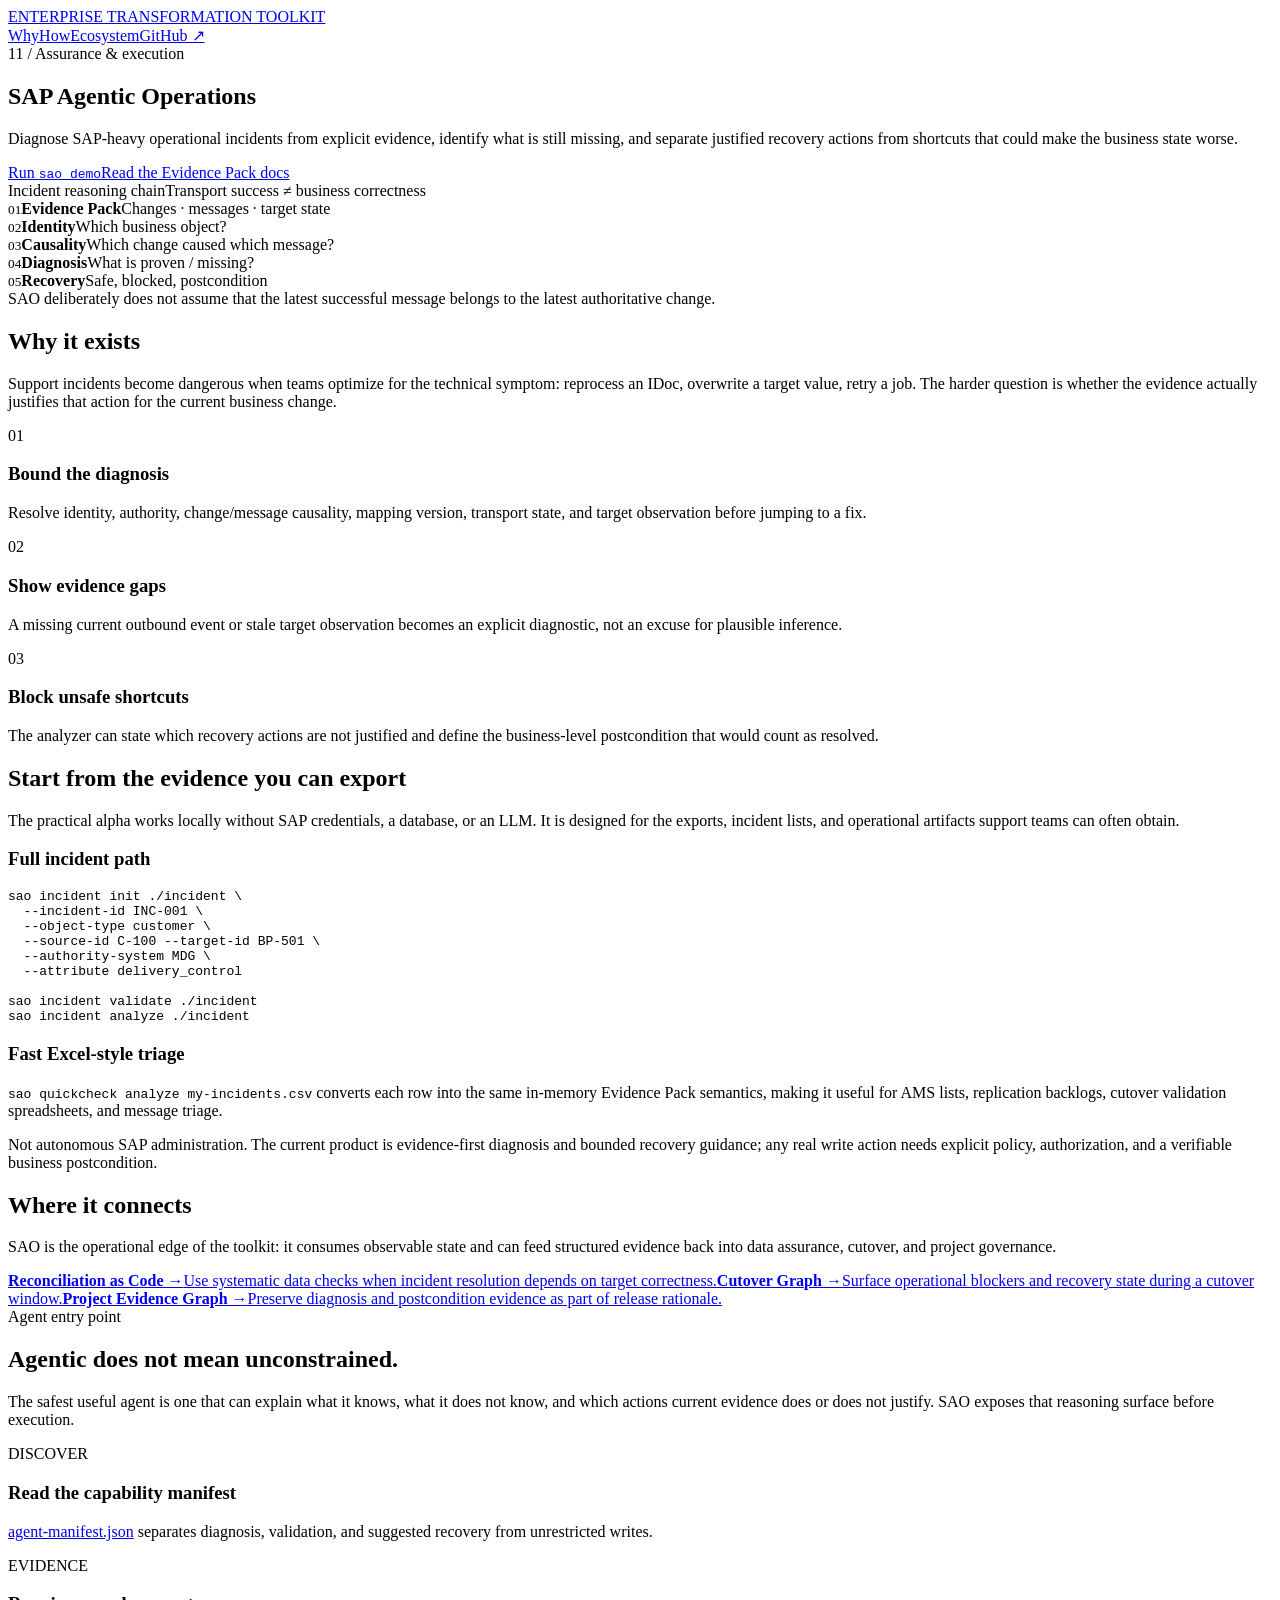
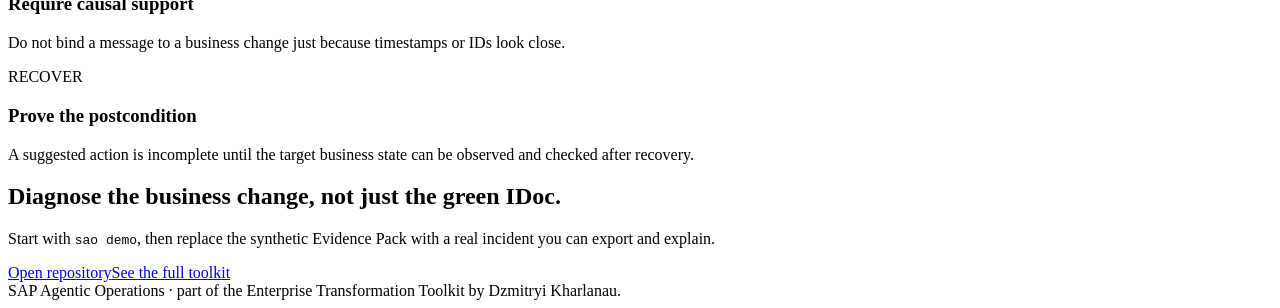
==== docs/product.html @ f3a52314 "Add human-first product page" ====
<!doctype html><html lang="en"><head><meta charset="utf-8"><meta name="viewport" content="width=device-width,initial-scale=1"><title>SAP Agentic Operations — Evidence-first operational diagnosis</title><meta name="description" content="SAP Agentic Operations is a local-first, evidence-first toolkit for diagnosing, reconciling, validating, and safely recovering SAP-heavy enterprise operations."><link rel="canonical" href="https://dkharlanau.github.io/sap-agentic-operations/"><link rel="stylesheet" href="https://dkharlanau.github.io/assets/toolkit-pages.css"></head><body><header class="wrap top"><a class="brand" href="https://dkharlanau.github.io/products/">ENTERPRISE TRANSFORMATION TOOLKIT</a><nav><a href="#why">Why</a><a href="#how">How</a><a href="#ecosystem">Ecosystem</a><a href="https://github.com/dkharlanau/sap-agentic-operations">GitHub ↗</a></nav></header><main>
<section class="wrap hero"><div class="product-mark">11 / Assurance & execution</div><h1>SAP Agentic Operations</h1><p class="lead">Diagnose SAP-heavy operational incidents from explicit evidence, identify what is still missing, and separate justified recovery actions from shortcuts that could make the business state worse.</p><div class="actions"><a class="btn primary" href="https://github.com/dkharlanau/sap-agentic-operations#try-it-in-a-minute">Run <code>sao demo</code></a><a class="btn" href="https://github.com/dkharlanau/sap-agentic-operations/tree/main/docs">Read the Evidence Pack docs</a></div></section>
<div class="wrap visual"><div class="visual-head"><span>Incident reasoning chain</span><span>Transport success ≠ business correctness</span></div><div class="visual-body"><div class="flow" style="--steps:5"><div class="node"><small>01</small><b>Evidence Pack</b><span>Changes · messages · target state</span></div><div class="node"><small>02</small><b>Identity</b><span>Which business object?</span></div><div class="node"><small>03</small><b>Causality</b><span>Which change caused which message?</span></div><div class="node"><small>04</small><b>Diagnosis</b><span>What is proven / missing?</span></div><div class="node"><small>05</small><b>Recovery</b><span>Safe, blocked, postcondition</span></div></div></div><div class="visual-note">SAO deliberately does not assume that the latest successful message belongs to the latest authoritative change.</div></div>
<section class="section" id="why"><div class="wrap"><div class="section-head"><h2>Why it exists</h2><p>Support incidents become dangerous when teams optimize for the technical symptom: reprocess an IDoc, overwrite a target value, retry a job. The harder question is whether the evidence actually justifies that action for the current business change.</p></div><div class="cards"><div class="card"><span class="n">01</span><h3>Bound the diagnosis</h3><p>Resolve identity, authority, change/message causality, mapping version, transport state, and target observation before jumping to a fix.</p></div><div class="card"><span class="n">02</span><h3>Show evidence gaps</h3><p>A missing current outbound event or stale target observation becomes an explicit diagnostic, not an excuse for plausible inference.</p></div><div class="card"><span class="n">03</span><h3>Block unsafe shortcuts</h3><p>The analyzer can state which recovery actions are not justified and define the business-level postcondition that would count as resolved.</p></div></div></div></section>
<section class="section" id="how"><div class="wrap"><div class="section-head"><h2>Start from the evidence you can export</h2><p>The practical alpha works locally without SAP credentials, a database, or an LLM. It is designed for the exports, incident lists, and operational artifacts support teams can often obtain.</p></div><div class="example"><div><h3>Full incident path</h3><pre>sao incident init ./incident \
  --incident-id INC-001 \
  --object-type customer \
  --source-id C-100 --target-id BP-501 \
  --authority-system MDG \
  --attribute delivery_control

sao incident validate ./incident
sao incident analyze ./incident</pre></div><div><h3>Fast Excel-style triage</h3><p><code>sao quickcheck analyze my-incidents.csv</code> converts each row into the same in-memory Evidence Pack semantics, making it useful for AMS lists, replication backlogs, cutover validation spreadsheets, and message triage.</p><div class="boundary">Not autonomous SAP administration. The current product is evidence-first diagnosis and bounded recovery guidance; any real write action needs explicit policy, authorization, and a verifiable business postcondition.</div></div></div></div></section>
<section class="section ecosystem" id="ecosystem"><div class="wrap"><div class="section-head"><h2>Where it connects</h2><p>SAO is the operational edge of the toolkit: it consumes observable state and can feed structured evidence back into data assurance, cutover, and project governance.</p></div><div class="links"><a class="link-card" href="https://dkharlanau.github.io/reconciliation-as-code/"><b>Reconciliation as Code →</b><span>Use systematic data checks when incident resolution depends on target correctness.</span></a><a class="link-card" href="https://dkharlanau.github.io/cutover-graph/"><b>Cutover Graph →</b><span>Surface operational blockers and recovery state during a cutover window.</span></a><a class="link-card" href="https://dkharlanau.github.io/project-evidence-graph/"><b>Project Evidence Graph →</b><span>Preserve diagnosis and postcondition evidence as part of release rationale.</span></a></div></div></section>
<section class="section agent"><div class="wrap"><div class="product-mark">Agent entry point</div><div class="section-head"><h2>Agentic does not mean unconstrained.</h2><p>The safest useful agent is one that can explain what it knows, what it does not know, and which actions current evidence does or does not justify. SAO exposes that reasoning surface before execution.</p></div><div class="cards"><div class="card"><span class="n">DISCOVER</span><h3>Read the capability manifest</h3><p><a href="agent-manifest.json">agent-manifest.json</a> separates diagnosis, validation, and suggested recovery from unrestricted writes.</p></div><div class="card"><span class="n">EVIDENCE</span><h3>Require causal support</h3><p>Do not bind a message to a business change just because timestamps or IDs look close.</p></div><div class="card"><span class="n">RECOVER</span><h3>Prove the postcondition</h3><p>A suggested action is incomplete until the target business state can be observed and checked after recovery.</p></div></div></div></section>
<section class="final"><div class="wrap"><h2>Diagnose the business change, not just the green IDoc.</h2><p>Start with <code>sao demo</code>, then replace the synthetic Evidence Pack with a real incident you can export and explain.</p><div class="actions"><a class="btn primary" href="https://github.com/dkharlanau/sap-agentic-operations">Open repository</a><a class="btn" href="https://dkharlanau.github.io/products/">See the full toolkit</a></div></div></section></main><footer><div class="wrap">SAP Agentic Operations · part of the Enterprise Transformation Toolkit by Dzmitryi Kharlanau.</div></footer></body></html>
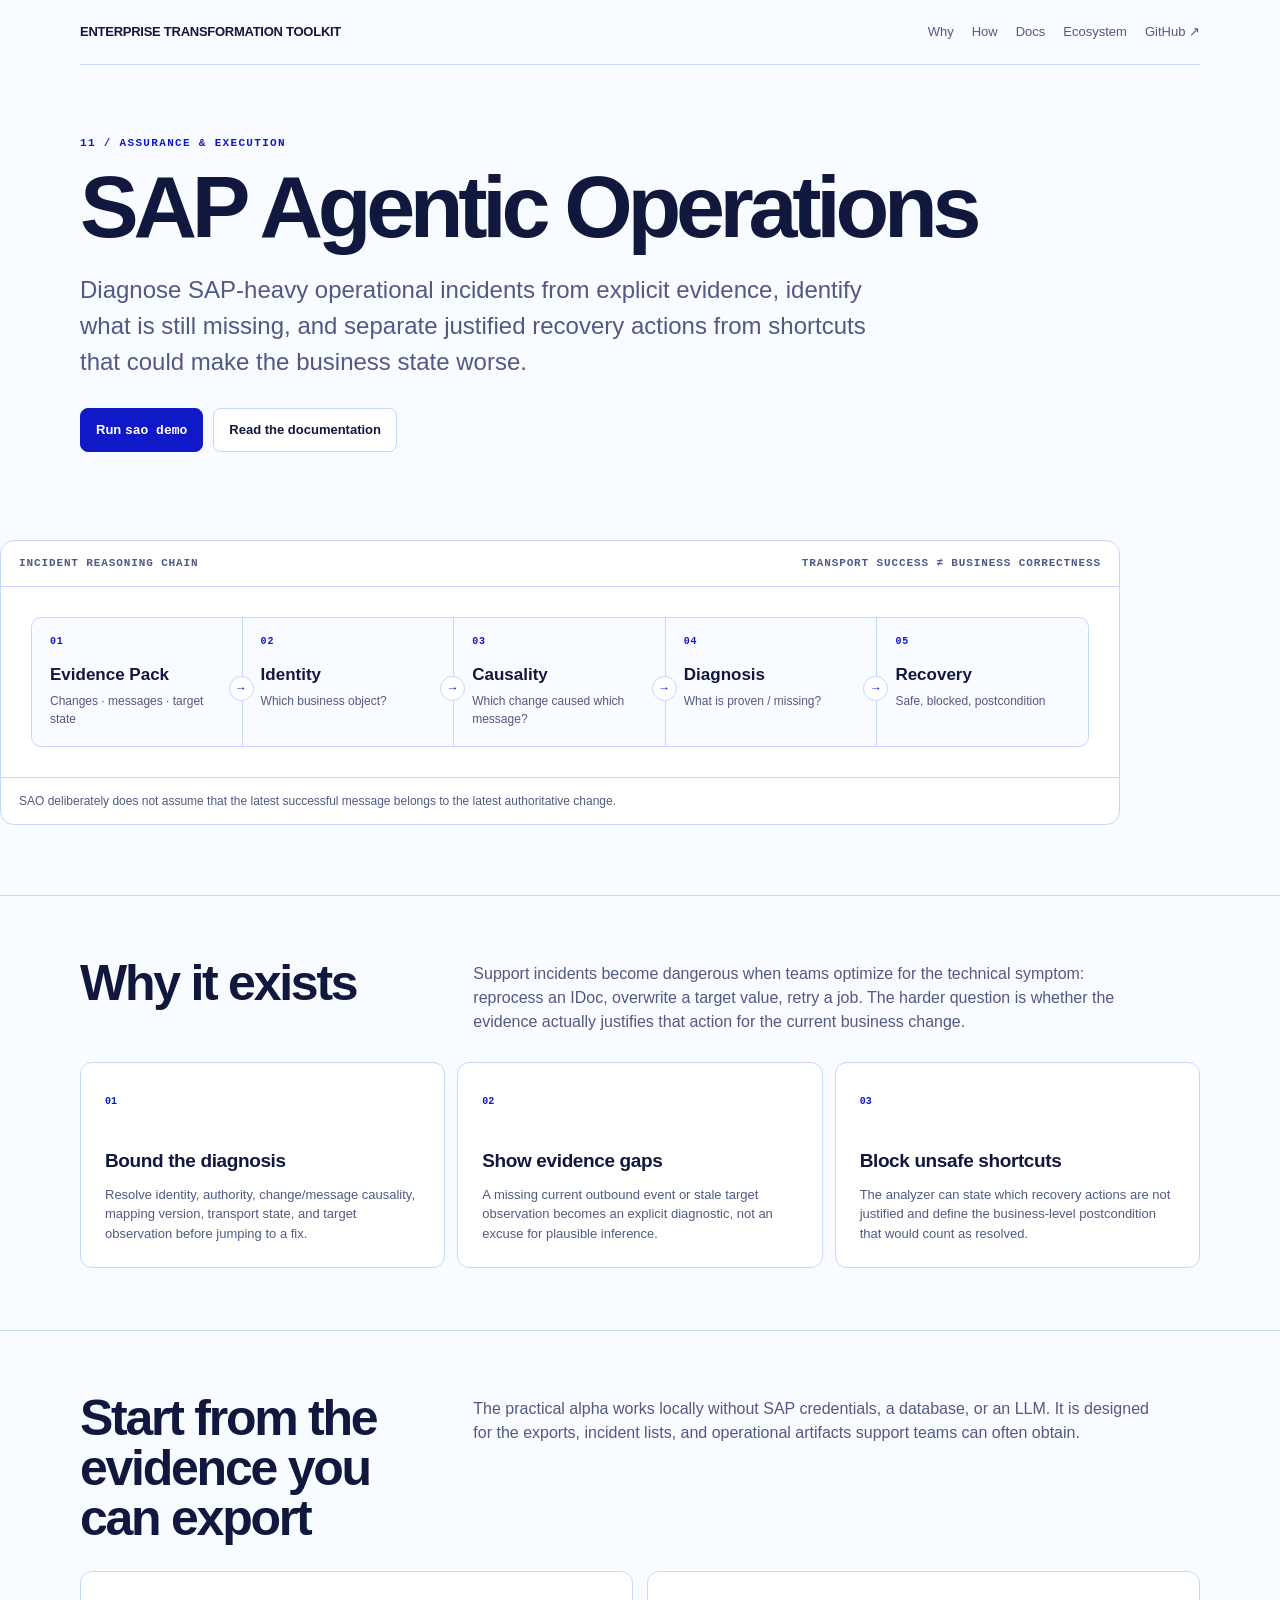
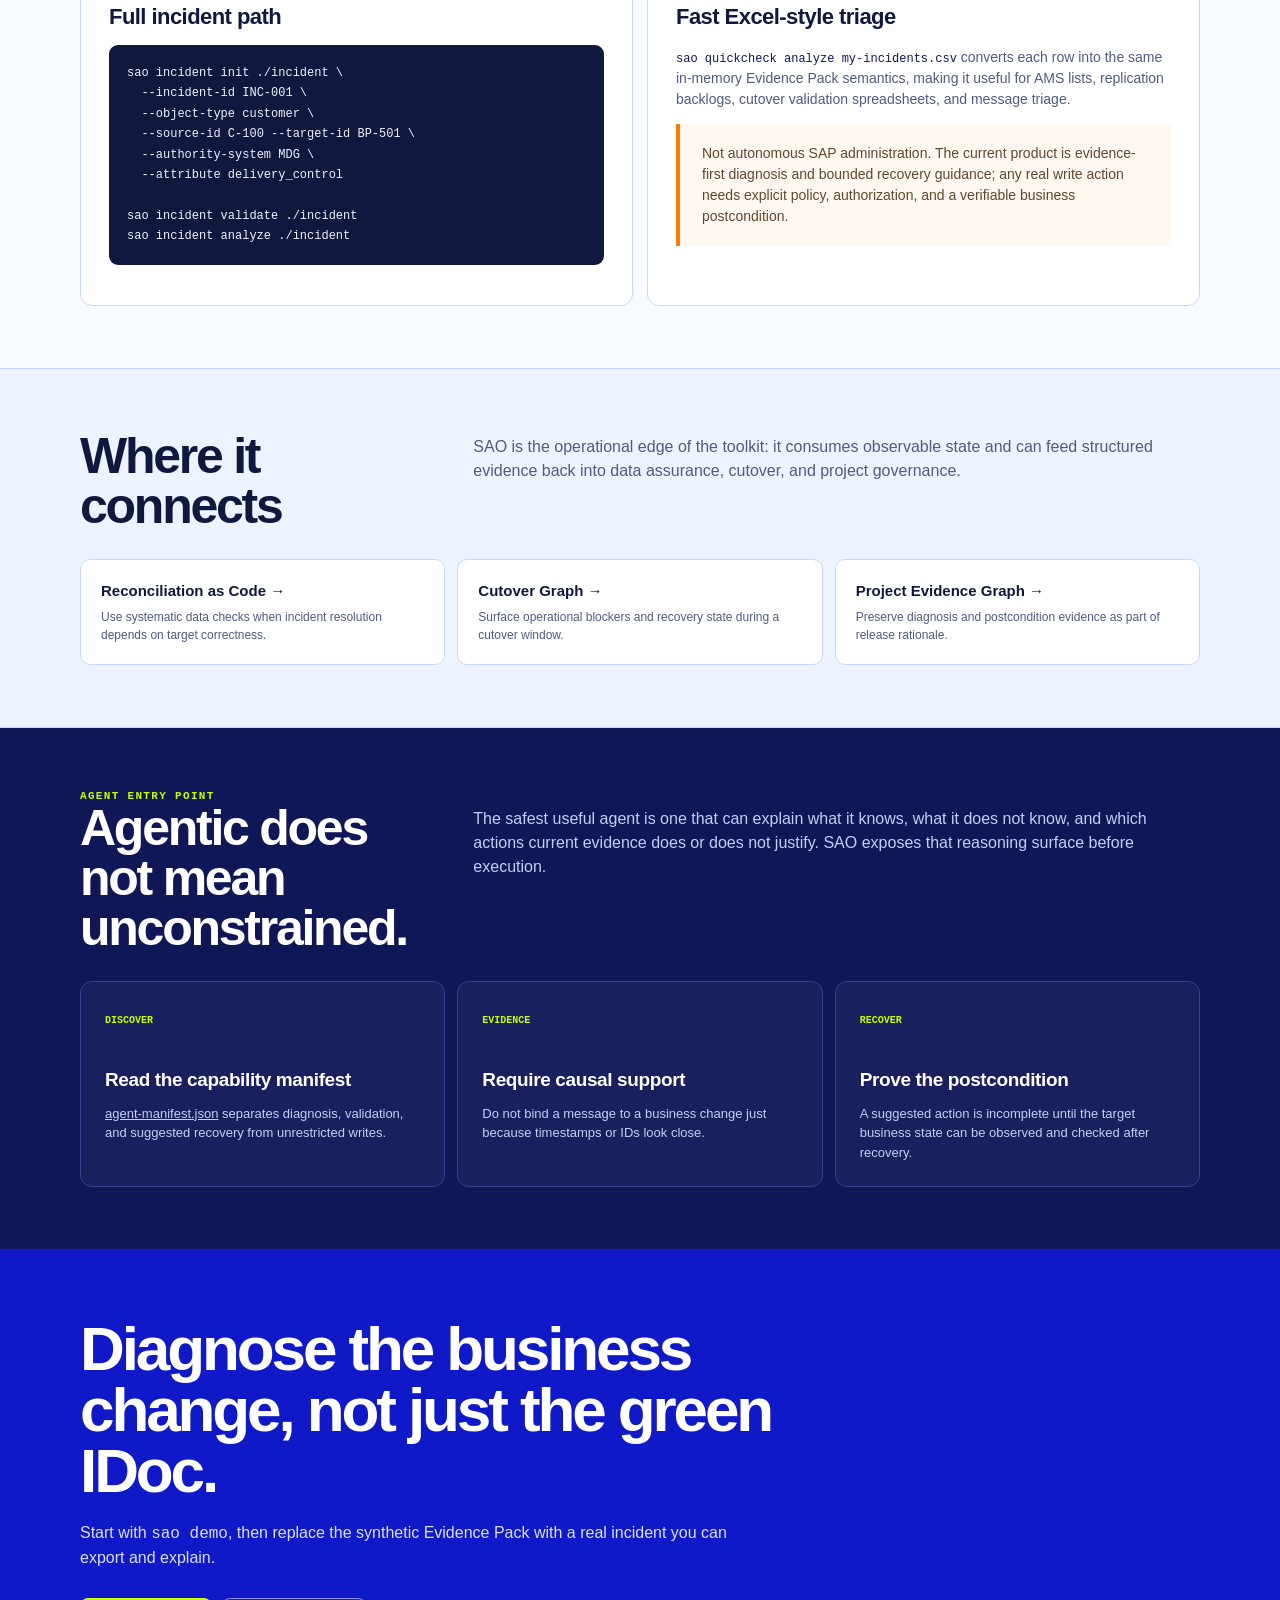
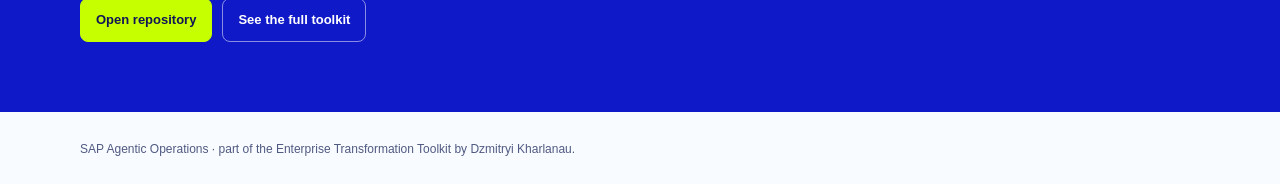
==== commit 05e55908: "Publish current toolkit documentation on Pages" ====
--- a/docs/product.html
+++ b/docs/product.html
@@ -1,5 +1,5 @@
-<!doctype html><html lang="en"><head><meta charset="utf-8"><meta name="viewport" content="width=device-width,initial-scale=1"><title>SAP Agentic Operations — Evidence-first operational diagnosis</title><meta name="description" content="SAP Agentic Operations is a local-first, evidence-first toolkit for diagnosing, reconciling, validating, and safely recovering SAP-heavy enterprise operations."><link rel="canonical" href="https://dkharlanau.github.io/sap-agentic-operations/"><link rel="stylesheet" href="https://dkharlanau.github.io/assets/toolkit-pages.css"></head><body><header class="wrap top"><a class="brand" href="https://dkharlanau.github.io/products/">ENTERPRISE TRANSFORMATION TOOLKIT</a><nav><a href="#why">Why</a><a href="#how">How</a><a href="#ecosystem">Ecosystem</a><a href="https://github.com/dkharlanau/sap-agentic-operations">GitHub ↗</a></nav></header><main>
-<section class="wrap hero"><div class="product-mark">11 / Assurance & execution</div><h1>SAP Agentic Operations</h1><p class="lead">Diagnose SAP-heavy operational incidents from explicit evidence, identify what is still missing, and separate justified recovery actions from shortcuts that could make the business state worse.</p><div class="actions"><a class="btn primary" href="https://github.com/dkharlanau/sap-agentic-operations#try-it-in-a-minute">Run <code>sao demo</code></a><a class="btn" href="https://github.com/dkharlanau/sap-agentic-operations/tree/main/docs">Read the Evidence Pack docs</a></div></section>
+<!doctype html><html lang="en"><head><meta charset="utf-8"><meta name="viewport" content="width=device-width,initial-scale=1"><title>SAP Agentic Operations — Evidence-first operational diagnosis</title><meta name="description" content="SAP Agentic Operations is a local-first, evidence-first toolkit for diagnosing, reconciling, validating, and safely recovering SAP-heavy enterprise operations."><link rel="canonical" href="https://dkharlanau.github.io/sap-agentic-operations/"><link rel="stylesheet" href="assets/toolkit-pages.css"></head><body><header class="wrap top"><a class="brand" href="https://dkharlanau.github.io/products/">ENTERPRISE TRANSFORMATION TOOLKIT</a><nav><a href="#why">Why</a><a href="#how">How</a><a href="docs/">Docs</a><a href="#ecosystem">Ecosystem</a><a href="https://github.com/dkharlanau/sap-agentic-operations">GitHub ↗</a></nav></header><main>
+<section class="wrap hero"><div class="product-mark">11 / Assurance & execution</div><h1>SAP Agentic Operations</h1><p class="lead">Diagnose SAP-heavy operational incidents from explicit evidence, identify what is still missing, and separate justified recovery actions from shortcuts that could make the business state worse.</p><div class="actions"><a class="btn primary" href="https://github.com/dkharlanau/sap-agentic-operations#try-it-in-a-minute">Run <code>sao demo</code></a><a class="btn" href="docs/">Read the documentation</a></div></section>
 <div class="wrap visual"><div class="visual-head"><span>Incident reasoning chain</span><span>Transport success ≠ business correctness</span></div><div class="visual-body"><div class="flow" style="--steps:5"><div class="node"><small>01</small><b>Evidence Pack</b><span>Changes · messages · target state</span></div><div class="node"><small>02</small><b>Identity</b><span>Which business object?</span></div><div class="node"><small>03</small><b>Causality</b><span>Which change caused which message?</span></div><div class="node"><small>04</small><b>Diagnosis</b><span>What is proven / missing?</span></div><div class="node"><small>05</small><b>Recovery</b><span>Safe, blocked, postcondition</span></div></div></div><div class="visual-note">SAO deliberately does not assume that the latest successful message belongs to the latest authoritative change.</div></div>
 <section class="section" id="why"><div class="wrap"><div class="section-head"><h2>Why it exists</h2><p>Support incidents become dangerous when teams optimize for the technical symptom: reprocess an IDoc, overwrite a target value, retry a job. The harder question is whether the evidence actually justifies that action for the current business change.</p></div><div class="cards"><div class="card"><span class="n">01</span><h3>Bound the diagnosis</h3><p>Resolve identity, authority, change/message causality, mapping version, transport state, and target observation before jumping to a fix.</p></div><div class="card"><span class="n">02</span><h3>Show evidence gaps</h3><p>A missing current outbound event or stale target observation becomes an explicit diagnostic, not an excuse for plausible inference.</p></div><div class="card"><span class="n">03</span><h3>Block unsafe shortcuts</h3><p>The analyzer can state which recovery actions are not justified and define the business-level postcondition that would count as resolved.</p></div></div></div></section>
 <section class="section" id="how"><div class="wrap"><div class="section-head"><h2>Start from the evidence you can export</h2><p>The practical alpha works locally without SAP credentials, a database, or an LLM. It is designed for the exports, incident lists, and operational artifacts support teams can often obtain.</p></div><div class="example"><div><h3>Full incident path</h3><pre>sao incident init ./incident \
@@ -13,4 +13,4 @@
 sao incident analyze ./incident</pre></div><div><h3>Fast Excel-style triage</h3><p><code>sao quickcheck analyze my-incidents.csv</code> converts each row into the same in-memory Evidence Pack semantics, making it useful for AMS lists, replication backlogs, cutover validation spreadsheets, and message triage.</p><div class="boundary">Not autonomous SAP administration. The current product is evidence-first diagnosis and bounded recovery guidance; any real write action needs explicit policy, authorization, and a verifiable business postcondition.</div></div></div></div></section>
 <section class="section ecosystem" id="ecosystem"><div class="wrap"><div class="section-head"><h2>Where it connects</h2><p>SAO is the operational edge of the toolkit: it consumes observable state and can feed structured evidence back into data assurance, cutover, and project governance.</p></div><div class="links"><a class="link-card" href="https://dkharlanau.github.io/reconciliation-as-code/"><b>Reconciliation as Code →</b><span>Use systematic data checks when incident resolution depends on target correctness.</span></a><a class="link-card" href="https://dkharlanau.github.io/cutover-graph/"><b>Cutover Graph →</b><span>Surface operational blockers and recovery state during a cutover window.</span></a><a class="link-card" href="https://dkharlanau.github.io/project-evidence-graph/"><b>Project Evidence Graph →</b><span>Preserve diagnosis and postcondition evidence as part of release rationale.</span></a></div></div></section>
 <section class="section agent"><div class="wrap"><div class="product-mark">Agent entry point</div><div class="section-head"><h2>Agentic does not mean unconstrained.</h2><p>The safest useful agent is one that can explain what it knows, what it does not know, and which actions current evidence does or does not justify. SAO exposes that reasoning surface before execution.</p></div><div class="cards"><div class="card"><span class="n">DISCOVER</span><h3>Read the capability manifest</h3><p><a href="agent-manifest.json">agent-manifest.json</a> separates diagnosis, validation, and suggested recovery from unrestricted writes.</p></div><div class="card"><span class="n">EVIDENCE</span><h3>Require causal support</h3><p>Do not bind a message to a business change just because timestamps or IDs look close.</p></div><div class="card"><span class="n">RECOVER</span><h3>Prove the postcondition</h3><p>A suggested action is incomplete until the target business state can be observed and checked after recovery.</p></div></div></div></section>
-<section class="final"><div class="wrap"><h2>Diagnose the business change, not just the green IDoc.</h2><p>Start with <code>sao demo</code>, then replace the synthetic Evidence Pack with a real incident you can export and explain.</p><div class="actions"><a class="btn primary" href="https://github.com/dkharlanau/sap-agentic-operations">Open repository</a><a class="btn" href="https://dkharlanau.github.io/products/">See the full toolkit</a></div></div></section></main><footer><div class="wrap">SAP Agentic Operations · part of the Enterprise Transformation Toolkit by Dzmitryi Kharlanau.</div></footer></body></html>+<section class="final"><div class="wrap"><h2>Diagnose the business change, not just the green IDoc.</h2><p>Start with <code>sao demo</code>, then replace the synthetic Evidence Pack with a real incident you can export and explain.</p><div class="actions"><a class="btn primary" href="https://github.com/dkharlanau/sap-agentic-operations">Open repository</a><a class="btn" href="https://dkharlanau.github.io/products/">See the full toolkit</a></div></div></section></main><footer><div class="wrap">SAP Agentic Operations · part of the Enterprise Transformation Toolkit by Dzmitryi Kharlanau.</div></footer></body></html>
--- a/docs/assets/toolkit-pages.css
+++ b/docs/assets/toolkit-pages.css
@@ -0,0 +1 @@
+:root{--blue:#1019c8;--navy:#101756;--bg:#eef4ff;--bg2:#f8fbff;--line:#c7d7fb;--muted:#505a82;--lime:#c6ff00;--terra:#ff7a00;--ink:#11183e;--white:#fff;--accent:#1019c8}*{box-sizing:border-box}html{scroll-behavior:smooth}body{margin:0;color:var(--ink);background:var(--bg2);font-family:"Avenir Next",Avenir,Montserrat,Arial,sans-serif;line-height:1.5}a{color:inherit}.wrap{width:min(1120px,calc(100% - 40px));margin:auto}.top{display:flex;align-items:center;justify-content:space-between;padding:22px 0;font-size:13px}.brand{font-weight:800;text-decoration:none;letter-spacing:-.02em}.top nav{display:flex;align-items:center;gap:18px}.top nav a{color:var(--muted);text-decoration:none}.product-mark{font:700 11px/1.2 "Cascadia Code","IBM Plex Mono",monospace;text-transform:uppercase;letter-spacing:.12em;color:var(--accent)}.hero{padding:72px 0 48px;border-top:1px solid var(--line)}h1{font-size:clamp(48px,8vw,88px);line-height:.92;letter-spacing:-.06em;margin:17px 0 24px;max-width:980px}.lead{font-size:clamp(18px,2vw,24px);max-width:790px;color:var(--muted);margin:0}.actions{display:flex;gap:10px;flex-wrap:wrap;margin-top:28px}.btn{display:inline-block;padding:11px 15px;border:1px solid var(--line);border-radius:8px;text-decoration:none;font-weight:750;font-size:13px;background:white}.btn.primary{background:var(--accent);border-color:var(--accent);color:white}.visual{margin:40px 0 70px;border:1px solid var(--line);border-radius:14px;background:white;overflow:hidden}.visual-head{display:flex;justify-content:space-between;gap:16px;padding:16px 18px;border-bottom:1px solid var(--line);font:700 11px/1.2 "Cascadia Code","IBM Plex Mono",monospace;text-transform:uppercase;letter-spacing:.08em;color:var(--muted)}.visual-body{padding:30px}.flow{display:grid;grid-template-columns:repeat(var(--steps,4),minmax(0,1fr));align-items:stretch}.node{position:relative;min-height:118px;padding:18px;border:1px solid var(--line);margin-left:-1px;background:var(--bg2)}.node:first-child{margin-left:0;border-radius:10px 0 0 10px}.node:last-child{border-radius:0 10px 10px 0}.node small{display:block;font:700 10px/1.2 "Cascadia Code","IBM Plex Mono",monospace;color:var(--accent);text-transform:uppercase;letter-spacing:.08em;margin-bottom:18px}.node b{display:block;font-size:17px;line-height:1.1}.node span{display:block;color:var(--muted);font-size:12px;margin-top:7px}.node:not(:last-child)::after{content:"→";position:absolute;z-index:2;right:-12px;top:45%;width:23px;height:23px;display:grid;place-items:center;border:1px solid var(--line);border-radius:50%;background:white;color:var(--accent);font-size:12px}.visual-note{padding:14px 18px;border-top:1px solid var(--line);color:var(--muted);font-size:12px}.section{padding:62px 0;border-top:1px solid var(--line)}.section-head{display:grid;grid-template-columns:1fr 2fr;gap:30px;margin-bottom:28px}.section h2{font-size:clamp(30px,4vw,50px);line-height:1;letter-spacing:-.045em;margin:0}.section-head p{max-width:680px;color:var(--muted);font-size:16px;margin:4px 0 0}.cards{display:grid;grid-template-columns:repeat(3,1fr);gap:12px}.card{padding:24px;border:1px solid var(--line);border-radius:12px;background:white}.card .n{font:700 10px/1 monospace;color:var(--accent)}.card h3{font-size:19px;letter-spacing:-.02em;margin:36px 0 9px}.card p{font-size:13px;color:var(--muted);margin:0}.example{display:grid;grid-template-columns:1fr 1fr;gap:14px}.example>div{padding:28px;border:1px solid var(--line);border-radius:12px;background:white}.example h3{font-size:22px;margin:0 0 12px;letter-spacing:-.025em}.example p,.example li{color:var(--muted);font-size:14px}.example code{font-family:"Cascadia Code","IBM Plex Mono",monospace;font-size:12px;color:var(--navy)}pre{white-space:pre-wrap;overflow-wrap:anywhere;padding:18px;border-radius:9px;background:#11183e;color:#eff2ff;font:12px/1.7 "Cascadia Code","IBM Plex Mono",monospace}.ecosystem{background:var(--bg)}.links{display:grid;grid-template-columns:repeat(3,1fr);gap:12px}.link-card{display:block;padding:20px;border:1px solid var(--line);border-radius:10px;background:white;text-decoration:none}.link-card b{display:block;font-size:15px}.link-card span{display:block;color:var(--muted);font-size:12px;margin-top:6px}.agent{background:var(--navy);color:white}.agent .section-head p{color:#c6cdf7}.agent .product-mark{color:var(--lime)}.agent .card{background:rgba(255,255,255,.04);border-color:#39428f}.agent .card p{color:#c6cdf7}.agent .card .n{color:var(--lime)}.boundary{padding:19px 22px;border-left:4px solid var(--terra);background:#fff8f0;color:#60472f;font-size:14px}.final{padding:70px 0;background:var(--accent);color:white}.final h2{font-size:clamp(34px,5vw,62px);letter-spacing:-.05em;line-height:.98;max-width:820px;margin:0 0 20px}.final p{max-width:690px;color:#dbe0ff;font-size:16px}.final .btn{background:transparent;border-color:rgba(255,255,255,.5);color:white}.final .btn.primary{background:var(--lime);border-color:var(--lime);color:var(--navy)}footer{padding:28px 0;font-size:12px;color:var(--muted)}@media(max-width:760px){.top nav{display:none}.hero{padding-top:52px}h1{font-size:50px}.flow{grid-template-columns:1fr}.node{margin:-1px 0 0}.node:first-child{margin-top:0;border-radius:10px 10px 0 0}.node:last-child{border-radius:0 0 10px 10px}.node:not(:last-child)::after{content:"↓";right:calc(50% - 11px);top:auto;bottom:-12px}.section-head{grid-template-columns:1fr}.cards,.links,.example{grid-template-columns:1fr}.section{padding:50px 0}.visual-body{padding:20px}}
